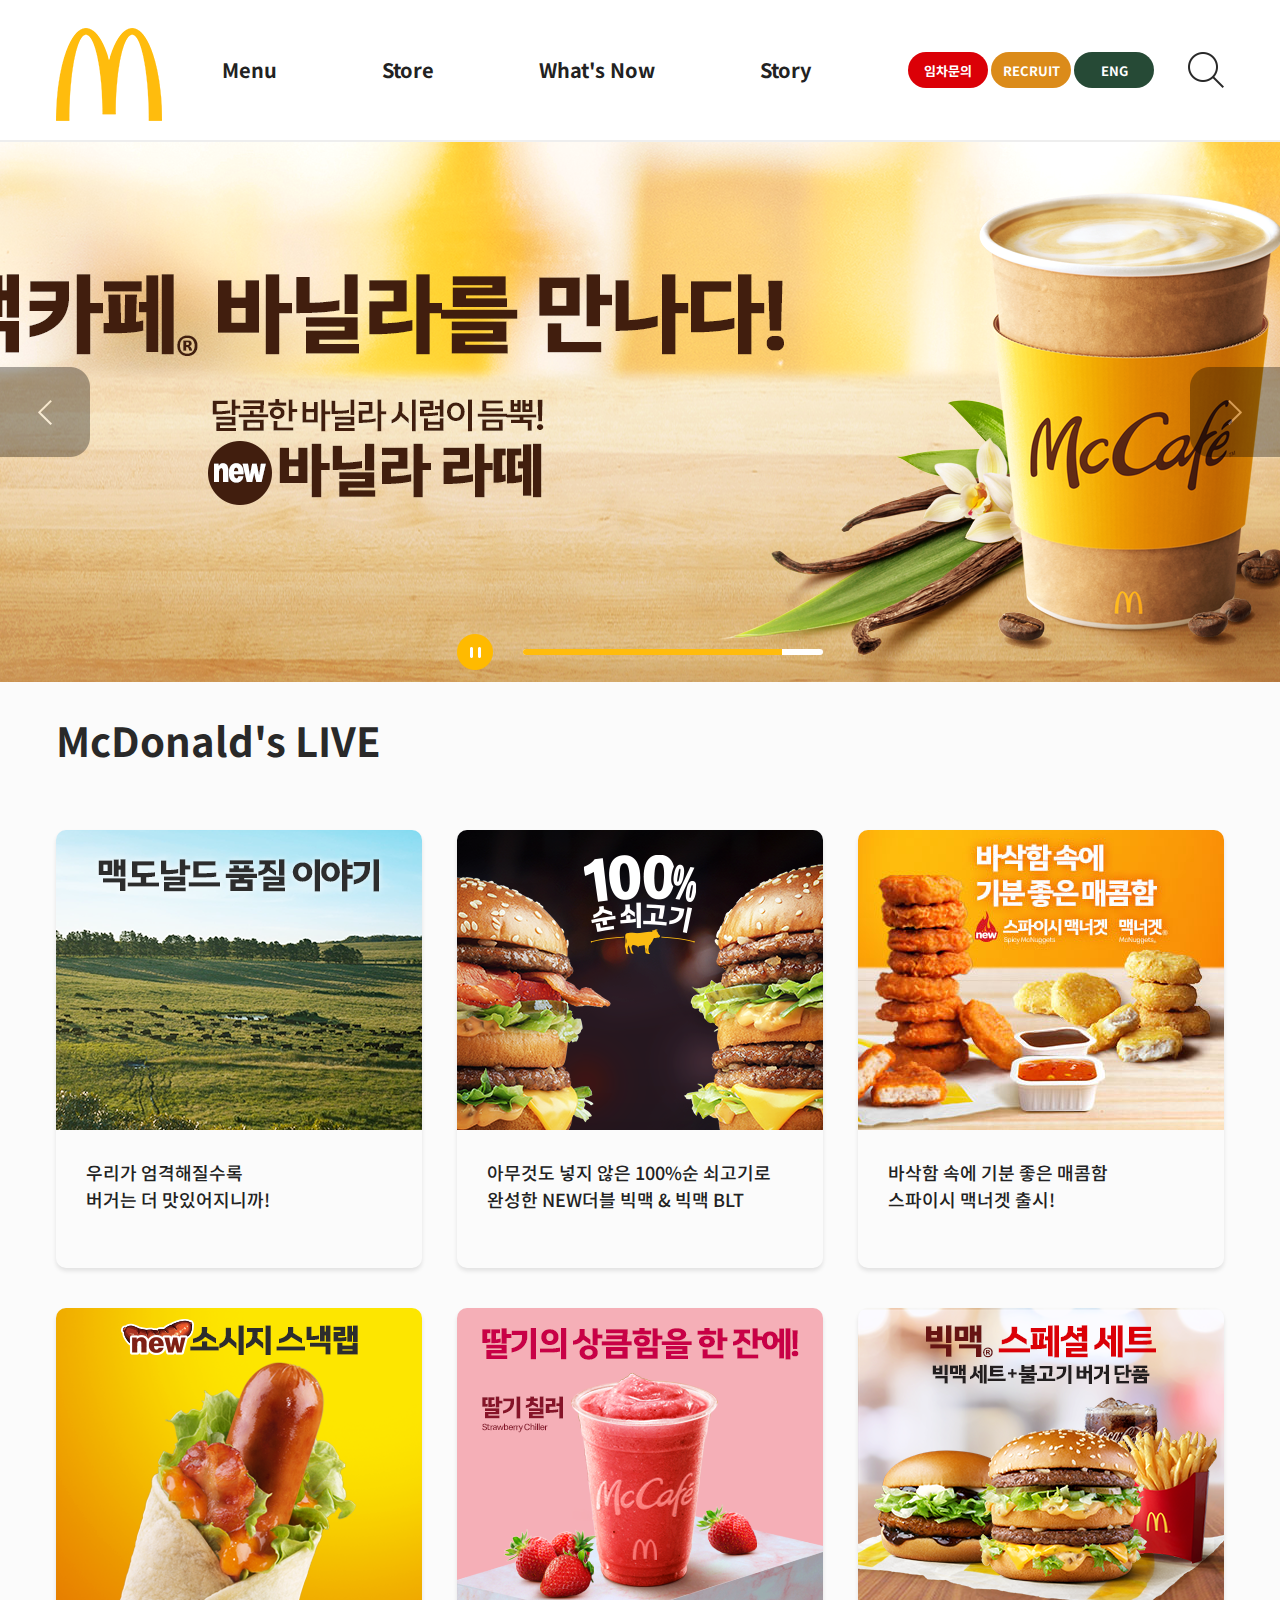
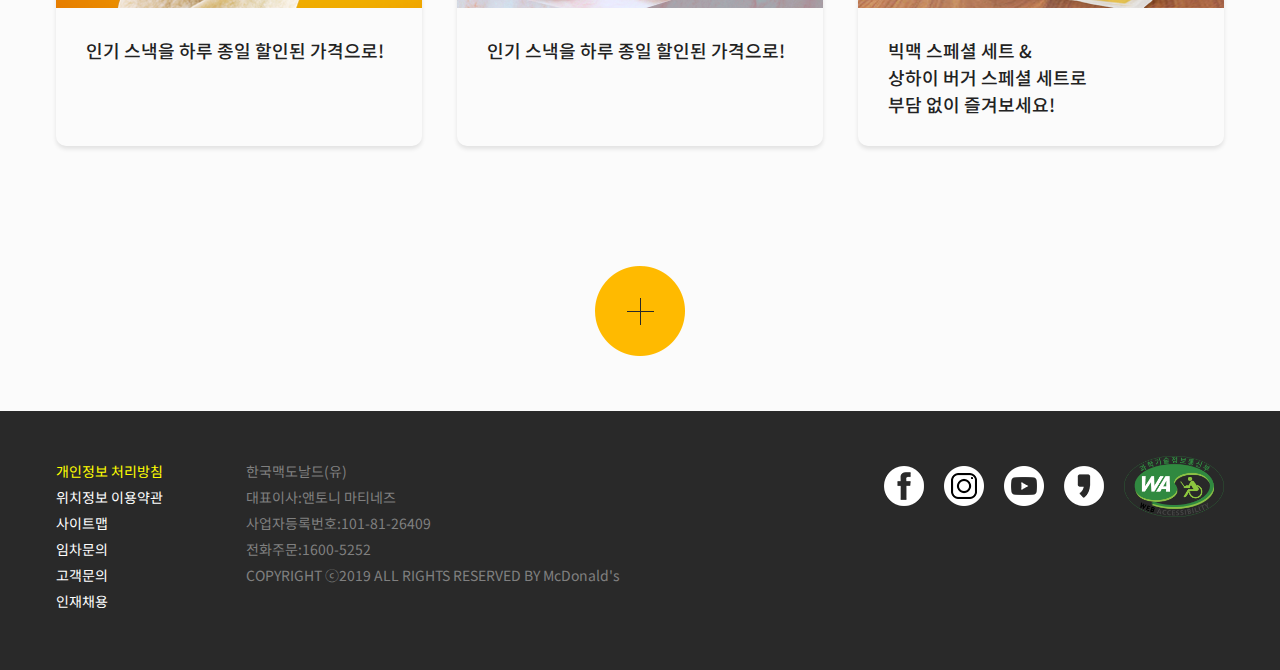
==== mc/index.html @ 0f88bee0 "포트폴리오 수정" ====
<!DOCTYPE html>
<html lang="en">
<head>
    <meta charset="UTF-8">
    <meta http-equiv="X-UA-Compatible" content="IE=edge">
    <meta name="viewport" content="width=device-width, initial-scale=1.0">
    <title>Document</title>
    <link rel="stylesheet" href="css/reset.css">
    <link rel="stylesheet" href="css/swiper.css">
    <link rel="stylesheet" href="css/style.css">
    <link rel="stylesheet" href="css/style1.css">

    <script src="https://code.jquery.com/jquery-2.2.4.min.js"></script>
    <script src="js/javascript.js" defer></script>
    <script src="https://unpkg.com/swiper/swiper-bundle.min.js"></script>
</head>
<body>
    <div id="wrap">
        <div class="response">
            <div class="response-menuBar">
                <a href="#" class="logoBt" title="logoBt"><img src="./img/logo.png" alt="m-logo"></a>
                <a href="javascript:" class="barCloseBt">
                    <i class="bar bar1"></i>
                    <i class="bar bar2"></i>
                </a>
            </div>
            <div class="response-menu">
                <ul>
                    <li><a href="#" class="mainBt" title="Menu">Menu</a>
                        <ul>
                            <li><a href="#">버거</a></li>
                            <li><a href="#">맥런치</a></li>
                            <li><a href="#">맥모닝</a></li>
                            <li><a href="#">해피 스낵</a></li>
                            <li><a href="#">사이드 & 디저트</a></li>
                            <li><a href="#">맥카페 & 음료</a></li>
                            <li><a href="#">해피밀</a></li>
                        </ul>
                    </li>
                    <li><a  href="#" class="mainBt" title="Store">Store</a>
                        <ul>
                            <li><a href="#">매장찾기</a></li>
                            <li><a href="#">맥딜리버리</a></li>
                            <li><a href="#">맥드라이브</a></li>
                            <li><a href="#">임차문의</a></li>
                        </ul>
                    </li>
                    <li><a href="#" class="mainBt" title="What's New">What's New</a>
                        <ul>
                            <li><a href="#">프로모션</a></li>
                            <li><a href="#">새로운 소식</a></li>
                            <li><a href="#">이달의 해피밀</a></li>
                        </ul>
                    </li>
                    <li><a  href="#" class="mainBt" title="Story">Story</a>
                        <ul>
                            <li><a href="#">브랜드 소개</a></li>
                            <li><a href="#">사회적 책임과 지원</a></li>
                            <li><a href="#">맥도날드 품질 이야기</a></li>
                            <li><a href="#">맥도날드 사람들</a></li>
                        </ul>
                    </li>
                </ul>
            </div>
        </div>
        <div id="header">
            <div class="header-inner cf">
                <div class="logo">
                    <a href="#"><img src="./img/logo.png" alt="로고"></a>
                </div>
                <div class="bar">
                    <span class="bar1"></span>
                    <span class="bar2"></span>
                    <span class="bar3"></span>
                </div>
                <div class="delivery">
                    <a href="#">딜리버리</a>
                </div>
                <div class="nav">
                    <div class="menu">
                        <div class="bg"></div>
                        <ul class="cf">
                            <li><a href="#">Menu</a>
                                <ul class="cf2">
                                    <li><a href="#">버거</a></li>
                                    <li><a href="#">맥런치</a></li>
                                    <li><a href="#">맥모닝</a></li>
                                    <li><a href="#">해피 스낵</a></li>
                                    <li><a href="#">사이드 & 디저트</a></li>
                                    <li><a href="#">맥카페 & 음료</a></li>
                                    <li><a href="#">해피밀</a></li>
                                </ul>
                            </li>
                            <li><a href="#">Store</a>
                                <ul class="cf2">
                                    <li><a href="#">매장찾기</a></li>
                                    <li><a href="#">맥딜리버리</a></li>
                                    <li><a href="#">맥드라이브</a></li>
                                    <li><a href="#">임차문의</a></li>
                                </ul>
                            </li>
                            <li><a href="#">What's Now</a>
                                <ul class="cf2">
                                    <li><a href="#">프로모션</a></li>
                                    <li><a href="#">새로운 소식</a></li>
                                    <li><a href="#">이달의 해피밀</a></li>
                                </ul>
                            </li>
                            <li><a href="#">Story</a>
                                <ul class="cf2">
                                    <li><a href="#">브랜드 소개</a></li>
                                    <li><a href="#">사회적 책임과 지원</a></li>
                                    <li><a href="#">맥도날드 품질 이야기</a></li>
                                    <li><a href="#">맥도날드 사람들</a></li>
                                </ul>
                            </li>
                        </ul>
                    </div>
                </div><!-- nav -->
                <div class="util">
                    <a href="#" class="renter">임차문의</a>
                    <a href="#" class="recruit">RECRUIT</a>
                    <a href="#" class="lang">ENG</a>
                </div>
                <div class="search">
                    <div class="search-img"><a href="#"></a></div>
                </div>
            </div>
        </div><!-- header -->
        <div id="banner">
            <!-- Swiper -->
            <div class="swiper mySwiper">
                <div class="swiper-wrapper">
                <div class="swiper-slide"><img src="./img/큰사진1.png" alt="큰사진1"></div>
                    <div class="swiper-slide"><img src="./img/큰사진2.png" alt="큰사진2"></div>
                    <div class="swiper-slide"><img src="./img/큰사진3.png" alt="큰사진3"></div>
                    <div class="swiper-slide"><img src="./img/큰사진4.jpg" alt="큰사진4"></div>
                </div>
                <div class="swiper-button-next"></div>
                <div class="swiper-button-prev"></div>
            </div>
            <div class="indicator">
                <div role="text" class="timer"><div class="gage"></div></div>
                <button type="button" class="pause"></button>
        </div>
        </div><!-- banner -->
        <div id="content">
            <div class="content-Area">
                <h2>McDonald's LIVE</h2>
                <ul class="List">
                    <li>
                        <a href="#" class="one">
                            <div class="picture">
                                <img src="./img/사진1.png" alt="사진1">
                            </div>
                            <div class="text">
                                <strong>우리가 엄격해질수록 <br>버거는 더 맛있어지니까!</strong>
                            </div>
                        </a>
                    </li>
                    <li>
                        <a href="#" class="two">
                            <div class="picture">
                                <img src="./img/사진2.png" alt="사진2">
                            </div>
                            <div class="text">
                                <strong>아무것도 넣지 않은 100%순 쇠고기로 <br>완성한 NEW더블 빅맥 & 빅맥 BLT</strong>
                            </div>
                        </a>
                    </li>
                    <li>
                        <a href="#" class="three">
                            <div class="picture">
                                <img src="./img/사진3.jpg" alt="사진3">
                            </div>
                            <div class="text">
                                <strong>바삭함 속에 기분 좋은 매콤함 <br>스파이시 맥너겟 출시!</strong>
                            </div>
                        </a>
                    </li>
                    <li>
                        <a href="#" class="four">
                            <div class="picture">
                                <img src="./img/사진4.png" alt="사진4">
                            </div>
                            <div class="text">
                                <strong>인기 스낵을 하루 종일 할인된 가격으로!</strong>
                            </div>
                        </a>
                    </li>
                    <li>
                        <a href="#" class="five">
                            <div class="picture">
                                <img src="./img/사진5.png" alt="사진5">
                            </div>
                            <div class="text">
                                <strong>인기 스낵을 하루 종일 할인된 가격으로!</strong>
                            </div>
                        </a>
                    </li>
                    <li>
                        <a href="#" class="six">
                            <div class="picture">
                                <img src="./img/사진6.png" alt="사진6">
                            </div>
                            <div class="text">
                                <strong>빅맥 스페셜 세트 & <br>상하이 버거 스페셜 세트로 <br>부담 없이 즐겨보세요!</strong>
                            </div>
                        </a>
                    </li>
                    <li>
                        <a href="#" class="seven" >
                            <div class="picture">
                                <img src="./img/사진7.jpg" alt="사진7">
                            </div>
                            <div class="text">
                                <strong>케이준 치즈 맥치킨 출시!<br>점심을 제대로,굿런치 맥런치!</strong>
                            </div>
                        </a>
                    </li>
                    <li>
                        <a href="#" class="eight" >
                            <div class="picture">
                                <img src="./img/사진8.png" alt="사진8">
                            </div>
                            <div class="text">
                                <strong>갓 구워내 따뜻하고 신선한<br>점심을 제대로,굿런치 맥런치!</strong>
                            </div>
                        </a>
                    </li>
                    <li>
                        <a href="#" class="nine" >
                            <div class="picture">
                                <img src="./img/사진9.png" alt="사진9">
                            </div>
                            <div class="text">
                                <strong>디테일의 차이가 버거의 차이!</strong>
                            </div>
                        </a>
                    </li>
                    <li>
                        <a href="#" class="ten">
                            <div class="picture">
                                <img src="./img/사진10.png" alt="사진10">
                            </div>
                            <div class="text">
                                <strong>더 편리해진 맥도날드 앱 사용법</strong>
                            </div>
                        </a>
                    </li>
                    <li>
                        <a href="#" class="eleven" >
                            <div class="picture">
                                <img src="./img/사진11.png" alt="사진11">
                            </div>
                            <div class="text">
                                <strong>3100원부터 즐기는<br>맥모닝 콤보를 만나보세요</strong>
                            </div>
                        </a>
                    </li>
                    <li>
                        <a href="#" class="twelve" >
                            <div class="picture">
                                <img src="./img/사진12.png" alt="사진12">
                            </div>
                            <div class="text">
                                <strong>취향저격 쿠폰부터 쏠쏠한 정보까지! 지금<br>맥도날드 앱 가입하고 쿠폰받자</strong>
                            </div>
                        </a>
                    </li>
                    <li>
                        <a href="#" class="thirteen">
                            <div class="picture">
                                <img src="./img/사진13.jpg" alt="사진13">
                            </div>
                            <div class="text">
                                <strong>맥도날드 버거는 어떻게 만들어질까?<br>주방은 어떻게 관리되고 있을까?<br>전국 매장에서 직접 확인해보세요!</strong>
                            </div>
                        </a>
                    </li>
                    <li>
                        <a href="#" class="fourteen">
                            <div class="picture">
                                <img src="./img/사진14.jpg" alt="사진14">
                            </div>
                            <div class="text">
                                <strong>전문 코치들의 체계적이고 전문적인<br>교육을 통해 지역사회 행복에 기여합니다</strong>
                            </div>
                        </a>
                    </li>
                    <li>
                        <a href="#" class="fifteen" >
                            <div class="picture">
                                <img src="./img/사진15.png" alt="사진15">
                            </div>
                            <div class="text">
                                <strong>귀하의 토지,건물에 맥도날드를 유치<br>하세요!</strong>
                            </div>
                        </a>
                    </li>
                </ul>
                <div class="btnMore">
                    <button class="More"></button>
                </div>
            </div>
            <div class="aside">
                <a href="#" class="go_story" title="품질 이야기로 이동"></a>
                <a href="#" class="goDelivery" title="새창 열림"></a>
            </div>
            <button type="button" class="btnTop"></button>
        </div><!-- content -->
        
        <div id="footer">
            <div class="footer-Area">
                <ul class="left">
                    <li><a href="#">개인정보 처리방침</a></li>
                    <li><a href="#">위치정보 이용약관</a></li>
                    <li><a href="#">사이트맵</a></li>
                    <li><a href="#">임차문의</a></li>
                    <li><a href="#">고객문의</a></li>
                    <li><a href="#">인재채용</a></li>
                </ul>
                <ul class="center">
                    <li>한국맥도날드(유)</li>
                    <li>대표이사:앤토니 마티네즈</li>
                    <li>사업자등록번호:101-81-26409</li>
                    <li>전화주문:1600-5252</li>
                    <li>COPYRIGHT ⓒ2019 ALL RIGHTS RESERVED BY McDonald's</li>
                </ul>
                <ul class="right">
                    <div class="sns">
                        <ul>
                            <li><a href="https://www.facebook.com/McDonaldsKorea" class="fb"></a></li>
                            <li><a href="https://www.instagram.com/accounts/login/?next=/mcdonalds_kr/" class="ig"></a></li>
                            <li><a href="https://www.youtube.com/user/McDonaldsKor" class="yt"></a></li>
                            <li><a href="https://story.kakao.com/ch/mcdonalds/feed" class="ks"></a></li>
                        </ul>
                    </div>
                    <div class="sns2">
                        <a href="http://www.webwatch.or.kr/Situation/WA_Situation.html?MenuCD=110"><img src="./img/web_accessibility.png" alt="sns2"></a>
                    </div>
                </ul>
            </div>
        </div>
    </div>
</body>
</html>
---- mc/css/style.css ----
@charset "utf-8";
@import url('https://fonts.googleapis.com/css2?family=Noto+Sans+KR:wght@300;400;500;700&display=swap');
*{margin: 0; padding: 0; font-family: 'Noto Sans KR', sans-serif;}


#header{width: 100%; height: 140px;position: relative; position: fixed; z-index: 2; top: 0; left: 0; background: #fff;}
#header .header-inner{width: 1168px; height: 140px; margin: 0 auto; box-sizing: border-box;}
#header .header-inner .logo{float: left; position: relative; top: 28px;}
#header .header-inner .logo a img{display: block; width: 106px; height: 93px;}
#header .header-inner .nav{float: left;}
#header .header-inner .nav .menu{width: 696px; height: 140px;  padding-left: 50px;}
#header .header-inner .nav .menu .bg{width: 100%; height: 400px; background: #fff; border-top: 1px solid #ddd;  position: absolute; top: 140px; left: 0; display: none; }
#header .header-inner .nav .menu:hover .bg{display: block; z-index:3;}
#header .header-inner .nav .menu ul li{float: left; position: relative;}
#header .header-inner .nav .menu>ul>li>a{font-size: 20px; font-weight: 700; display: block; padding: 0 10px;  margin-right: 85px; line-height: 140px; }
#header .header-inner .nav .menu>ul>li:hover>a{display: block; border-bottom: 2px solid #ffbc0d; }
#header .header-inner .nav .menu ul li>ul{ position: absolute; top: 140px; left:0; z-index:4;  padding-top: 30px; display: none;}
#header .header-inner .nav .menu ul li>ul>li{width: 150px; height: 50px;}
#header .header-inner .nav .menu:hover ul li>ul{display: block; }
#header .header-inner .nav .menu ul li>ul>li>a:hover{color: #000; border-bottom: 1px solid #000; display: inline-block; }
#header .header-inner .nav .menu ul li>ul>li>a{display: inline-block; font-size: 16px; color: #777; }
#header .header-inner .util{display: inline-block; margin-top: 52px;}
#header .header-inner .util .renter{display: inline-block; width: 80px; padding-top: 2px; color: #fff; font-size: 13px; font-weight: 700; line-height: 34px; text-align: center; border-radius: 48px; background: #db0007;}
#header .header-inner .util .recruit{display: inline-block; width: 80px; padding-top: 2px; color: #fff; font-size: 13px; font-weight: 700; line-height: 34px; text-align: center; border-radius: 48px; background: #db8b1a;}
#header .header-inner .util .lang{display: inline-block; width: 80px; padding-top: 2px; color: #fff; font-size: 13px; font-weight: 700; line-height: 34px; text-align: center; border-radius: 48px; background: #264a36;}
#header .header-inner .search{float: right; margin-top: 52px;}
#header .header-inner .search .search-img a{display: block; width: 36px; height: 36px; background: url(../img/ico_search.png) no-repeat center;}



#banner{width: 100%; height: 540px; position: relative; margin: 140px auto; cursor: pointer; top: 2px; margin-bottom: 0; overflow: hidden; }
#banner .swiper-button-prev{position: absolute; top: 50%; left:0; width: 90px; height: 90px;  background: url(../img/bg_swiper_new.png) 0 0 no-repeat; margin-top: -45px; cursor: pointer; z-index: 9999;}
#banner .swiper-button-next{position: absolute; top: 50%; right: 0; width: 90px; height: 90px;  background: url(../img/bg_swiper_new.png) 0 0 no-repeat; margin-top: -45px; cursor: pointer; background-position: 0 -90px; z-index: 9999;}
.swiper-wrapper{width: 100%;}
.swiper-slide>img{width: 100%;}
#banner .indicator{position: absolute; left: 50%; bottom: 27px; width: 366px; margin-left: -183px; padding-left:66px; z-index: 1;}
#banner .indicator .timer{display: block; position: relative; overflow: hidden; width: 300px; height: 6px; border-radius: 6px; background: #fff; vertical-align: top;}
#banner .indicator .timer .gage{width: 0; background: #ffbc0d; height: 100%; position: absolute; left: 0;}
#banner .indicator .pause{position: absolute; top: 50%; left: 0; width: 36px; height: 36px; margin-top: -18px; background: url(../img/bg_swiper_new.png) -92px 0 no-repeat; cursor: pointer; background-position: -92px -36px;}
#banner .indicator .pause.on{position: absolute; top: 50%; left: 0; width: 36px; height: 36px; margin-top: -18px; background: url(../img/bg_swiper_new.png) -92px 0 no-repeat; cursor: pointer; }

#content{width: 100%;  background: #fbfbfb; height: 1241px; padding: 30px 0 60px 0; position: relative;}
.content-Area{width: 1168px; margin: 0 auto;  height: 1100px;}
.content-Area>h2{font-size: 40px; color: #292929; font-weight: 700; padding-bottom: 60px;}
.content-Area .List{width: 1203px; height: 946px;}
.content-Area .List>li{float: left;}
.content-Area .List>li>.one{display: inline-block; width: 366px; height: 438px; border-radius: 10px; box-shadow: 0 3px 4px rgb(0 0 0 / 10%); overflow: hidden; margin-bottom: 35px;}
.content-Area .List>li>.one>.picture>img{width: 366px; height: 300px;}
.content-Area .List>li>.one>.text>strong{display: block; font-size: 18px; margin: 24px 30px;font-weight: 500; }


.content-Area .List>li{float: left;}
.content-Area .List>li>.two{display: inline-block; width: 366px; height: 438px; border-radius: 10px; box-shadow: 0 3px 4px rgb(0 0 0 / 10%); overflow: hidden; margin: 0 0 35px 35px;}
.content-Area .List>li>.two>.picture>img{width: 366px; height: 300px;}
.content-Area .List>li>.two>.text>strong{display: block; font-size: 18px; margin: 24px 30px; font-weight: 500;}

.content-Area .List>li{float: left;}
.content-Area .List>li>.three{display: inline-block; width: 366px; height: 438px; border-radius: 10px; box-shadow: 0 3px 4px rgb(0 0 0 / 10%); overflow: hidden; margin: 0 0 35px 35px;}
.content-Area .List>li>.three>.picture>img{width: 366px; height: 300px;}
.content-Area .List>li>.three>.text>strong{display: block; font-size: 18px; margin: 24px 30px;font-weight: 500; }

.content-Area .List>li{float: left;}
.content-Area .List>li>.four{display: inline-block; width: 366px; height: 438px; border-radius: 10px; box-shadow: 0 3px 4px rgb(0 0 0 / 10%); overflow: hidden; margin: 0 0 35px 0;}
.content-Area .List>li>.four>.picture>img{width: 366px; height: 300px;}
.content-Area .List>li>.four>.text>strong{display: block; font-size: 18px; margin: 24px 30px;font-weight: 500; }

.content-Area .List>li{float: left;}
.content-Area .List>li>.five{display: inline-block; width: 366px; height: 438px; border-radius: 10px; box-shadow: 0 3px 4px rgb(0 0 0 / 10%); overflow: hidden; margin: 0 0 35px 35px;}
.content-Area .List>li>.five>.picture>img{width: 366px; height: 300px;}
.content-Area .List>li>.five>.text>strong{display: block; font-size: 18px; margin: 24px 30px;font-weight: 500; }

.content-Area .List>li{float: left;}
.content-Area .List>li>.six{display: inline-block; width: 366px; height: 438px; border-radius: 10px; box-shadow: 0 3px 4px rgb(0 0 0 / 10%); overflow: hidden; margin: 0 0 35px 35px;}
.content-Area .List>li>.six>.picture>img{width: 366px; height: 300px;}
.content-Area .List>li>.six>.text>strong{display: block; font-size: 18px; margin: 24px 30px;font-weight: 500; }

.content-Area .List>li>.seven{display: none; width: 366px; height: 438px; border-radius: 10px; box-shadow: 0 3px 4px rgb(0 0 0 / 10%); overflow: hidden; margin:  0 0 35px 0;}
.content-Area .List>li>.seven>.picture>img{width: 366px; height: 300px;}
.content-Area .List>li>.seven>.text>strong{display: block; font-size: 18px; margin: 24px 30px;font-weight: 500; }

.content-Area .List>li>.eight{display: none; width: 366px; height: 438px; border-radius: 10px; box-shadow: 0 3px 4px rgb(0 0 0 / 10%); overflow: hidden; margin: 0 0 35px 35px;}
.content-Area .List>li>.eight>.picture>img{width: 366px; height: 300px;}
.content-Area .List>li>.eight>.text>strong{display: block; font-size: 18px; margin: 24px 30px;font-weight: 500; }

.content-Area .List>li>.nine{display: none; width: 366px; height: 438px; border-radius: 10px; box-shadow: 0 3px 4px rgb(0 0 0 / 10%); overflow: hidden; margin: 0 0 35px 35px;}
.content-Area .List>li>.nine>.picture>img{width: 366px; height: 300px;}
.content-Area .List>li>.nine>.text>strong{display: block; font-size: 18px; margin: 24px 30px;font-weight: 500; }

.content-Area .List>li>.ten{display: none; width: 366px; height: 438px; border-radius: 10px; box-shadow: 0 3px 4px rgb(0 0 0 / 10%); overflow: hidden; margin:  0 0 35px 0;}
.content-Area .List>li>.ten>.picture>img{width: 366px; height: 300px;}
.content-Area .List>li>.ten>.text>strong{display: block; font-size: 18px; margin: 24px 30px;font-weight: 500; }

.content-Area .List>li>.eleven{display: none; width: 366px; height: 438px; border-radius: 10px; box-shadow: 0 3px 4px rgb(0 0 0 / 10%); overflow: hidden; margin: 0 0 35px 35px;}
.content-Area .List>li>.eleven>.picture>img{width: 366px; height: 300px;}
.content-Area .List>li>.eleven>.text>strong{display: block; font-size: 18px; margin: 24px 30px;font-weight: 500; }

.content-Area .List>li>.twelve{display: none; width: 366px; height: 438px; border-radius: 10px; box-shadow: 0 3px 4px rgb(0 0 0 / 10%); overflow: hidden; margin: 0 0 35px 35px;}
.content-Area .List>li>.twelve>.picture>img{width: 366px; height: 300px;}
.content-Area .List>li>.twelve>.text>strong{display: block; font-size: 18px; margin: 24px 30px;font-weight: 500; }

.content-Area .List>li>.thirteen{display: none; width: 366px; height: 438px; border-radius: 10px; box-shadow: 0 3px 4px rgb(0 0 0 / 10%); overflow: hidden; margin: 0 0 35px 0;}
.content-Area .List>li>.thirteen>.picture>img{width: 366px; height: 300px;}
.content-Area .List>li>.thirteen>.text>strong{display: block; font-size: 18px; margin: 24px 30px;font-weight: 500; }

.content-Area .List>li>.fourteen{display: none; width: 366px; height: 438px; border-radius: 10px; box-shadow: 0 3px 4px rgb(0 0 0 / 10%); overflow: hidden; margin: 0 0 35px 35px;}
.content-Area .List>li>.fourteen>.picture>img{width: 366px; height: 300px;}
.content-Area .List>li>.fourteen>.text>strong{display: block; font-size: 18px; margin: 24px 30px;font-weight: 500; }

.content-Area .List>li>.fifteen{display: none; width: 366px; height: 438px; border-radius: 10px; box-shadow: 0 3px 4px rgb(0 0 0 / 10%); overflow: hidden; margin: 0 0 35px 35px;}
.content-Area .List>li>.fifteen>.picture>img{width: 366px; height: 300px;}
.content-Area .List>li>.fifteen>.text>strong{display: block; font-size: 18px; margin: 24px 30px;font-weight: 500; }






.content-Area .btnMore{position: absolute; bottom: 50px; left: 50%; transform: translateX(-50%);}
.content-Area .btnMore>button{display: inline-block; width: 90px; height: 90px; background: url(../img/btn_more.png) 0 0 no-repeat; cursor: pointer;}

.aside{position: fixed; bottom: 110px; left: 49%; margin: 0 0 0 635px; z-index: 10;}
.aside .go_story{display: block; width: 121px; height: 121px; overflow: hidden; background: url(../img/사이드1.png) no-repeat center 0; margin-bottom: 20px;}
.aside .goDelivery{display: block; width: 121px; height: 121px; overflow: hidden; background: url(../img/사이드2.png) 0 0 no-repeat; background-size: cover;}
.btnTop{position: fixed; bottom: 45px; left: 50%; width: 51px; height: 48px; margin: 0 0 0 650px; background: url(../img/사이드3.png)0 14px no-repeat; z-index: 10; cursor: pointer;}

#footer{width: 100%; height: 259.34px; font-size: 14px; text-align: center;background: #292929; color: #fff;}
.footer-Area{padding: 45px 0 55px; width: 1168px; margin: 0 auto; text-align: left; display: flex; position: relative;}
.footer-Area>.left{width: 190px;}
.footer-Area>.left>li{margin-top: 5px;}
.footer-Area>.left>li>a{color: #fff;}
.footer-Area>.left>li:nth-child(1)>a{color: #ffff00;}
.footer-Area>.center>li{margin-top: 5px; color: #808080;}
.footer-Area>.right{display: flex;}
.footer-Area>.right>.sns{position: absolute; top: 55px; right: 120px;}
.footer-Area>.right>.sns>ul>li{float: left; margin-left: 20px;}
.footer-Area>.right>.sns>ul>li>.fb{display: block; width: 40px; height: 40px; overflow: hidden; background: url(../img/ico_sns.png);}
.footer-Area>.right>.sns>ul>li>.ig{ display: block; width: 40px; height: 40px; overflow: hidden; background: url(../img/ico_sns.png)0 -40px;}
.footer-Area>.right>.sns>ul>li>.yt{ display: block; width: 40px; height: 40px; overflow: hidden; background: url(../img/ico_sns.png)0 -80px;}
.footer-Area>.right>.sns>ul>li>.ks{ display: block; width: 40px; height: 40px; overflow: hidden; background: url(../img/ico_sns.png)0 -120px;}
.footer-Area>.right>.sns2{position: absolute; top: 45px; right: 0;}
.footer-Area>.right>.sns2>a{display: block; width: 100px; height: 66px; background: none;}
.footer-Area>.right>.sns2>a>img{width: 100%;}

/* response */
.response{position: fixed; width: 100%; height: 100%; background: #fff; top: 0; left: -100%; z-index: 999; overflow: hidden; transition: .3s;}
.response .response-menuBar{display: flex; justify-content: space-between; border-bottom: 1px solid rgba(255, 255, 255, .15); padding-bottom: 5px;}
.response .response-menuBar .logoBt{width: 24px; height: 24px; display: block; margin-left: 10px; padding-top: 10px;}
.response .response-menuBar .logoBt img{width: 100%;}
.response .response-menuBar .barCloseBt{display: block; width: 22px; height: 22px; position: relative; margin-right: 10px; padding-top: 10px;}
.response .response-menuBar .barCloseBt .bar{display: block; position: absolute; top:50%; margin-top: -1px; left: 0; width: 100%; height: 2px; background: #000;}
.response .response-menuBar .barCloseBt .bar1{transform: rotate(-45deg);}
.response .response-menuBar .barCloseBt .bar2{transform: rotate(45deg);}
.response .response-menu>ul>li:first-child{border-top: 1px solid rgb(204, 203, 203);}
.response .response-menu>ul>li{padding: 10px 0; border-bottom: 1px solid rgb(204, 203, 203); position: relative;}
.response .response-menu>ul>li::after{width: 12px; height: 12px; position: absolute; top: 17px; right: 22px;  content: ""; background: url(../img/icon-location-menu-off.png) no-repeat 50%; margin-right: 15px;}
.response .response-menu>ul>li>a{font-size: 18px; color:#000; font-weight: bold; margin-left: 10px;}
.response .response-menu>ul>li>ul{display: none;}
.response .response-menu>ul>li.on>ul{display: block;}
.response .response-menu>ul>li>ul>li{border-bottom: none; padding: 3px 0;}
.response .response-menu>ul>li>ul>li>a{font-size: 16px; color: #000; font-weight: 400; margin-left: 20px;}

/* 반응형html */
.delivery>a{display: none;}

/* 반응형 */
@media screen and (max-width:1940px) {
    .response{display: none;}
}

@media screen and (max-width:1500px) {
    .aside{display: none;}
    .btnTop{display: none;}
}

@media screen and (max-width:1260px){
    .content-Area .List{width: 100%; height: 946px;}
}

@media screen and (max-width:1185px) {
    #header{width: 100%; height: 140px; background: #fff;}
    #header .header-inner{width: 100%; text-align: center; position: relative; box-sizing: border-box;}
    #header .header-inner .logo{float:none; text-align: center;}
    #header .header-inner .logo a img{display: inline;}
    #header .header-inner .bar{width: 40px; height: 30px; position: absolute; top: 55px; left: 20px; cursor: pointer;}
    #header .header-inner .bar>.bar1{display: block; width: 40px; height: 4px; background: #000; margin-bottom: 10px; border-radius: 5px;}
    #header .header-inner .bar .bar2{display: block; width: 40px; height: 4px; background: #000; margin-bottom: 10px;  border-radius: 5px;}
    #header .header-inner .bar .bar3{display: block; width: 40px; height: 4px; background: #000; border-radius: 5px;}
    #header .header-inner .nav{display: none;}
    #header .header-inner .util{display: none;}
    #header .header-inner .search{display: none;}
    #header .header-inner .delivery>a{display: inline-block; background: #db0007; border-radius: 15px; width: 70px; height: 30px; line-height: 30px; color: #fff; position: absolute; top: 55px; right: 20px;}
    .response{display: block;}
    #content{width: 100%; height: 1650px; margin: 0 auto; position: relative;}
    .content-Area{width: 100%; margin: 0 auto;  height: auto; text-align: center;}
    .content-Area .List{width: 767px; height: auto; margin: 0 auto;}
    .content-Area .List>li>.three{margin-left: 0;}
    .content-Area .List>li>.four{margin-left: 35px;}
    .content-Area .List>li>.five{margin-left: 0;}
    .content-Area .btnMore{position: absolute; bottom: 20px; left: 50%; transform: translate(-50%); }
    .content-Area .btnMore>a{display: block; width: 90px; height: 90px; background: url(../img/btn_more.png) 0 0 no-repeat;}
    .footer-Area{width: 100%;}
    .btnMore{display: none;}
}

@media screen and (max-width:790px) {
    /* 콘텐츠사진배열 */
    #content{width: 100%; height: 1200px; margin: 0 auto; position: relative;}
    .content-Area{width: 100%; margin: 0 auto;  height: auto}
    .content-Area .List{width: 600px; height: auto; margin: 0 auto;}
    .content-Area .List>li>.two{margin-left: 0;}
    .content-Area .List>li>.four{display:none;}
    .content-Area .List>li>.five{display:none;}
    .content-Area .List>li>.six{display:none;}
    .content-Area .List>li>.one{display:inline-block; width: 600px; height: 300px; border-radius: 10px; box-shadow: 0 3px 4px rgb(0 0 0 / 10%); overflow: hidden; margin-bottom: 35px; display: flex; }
    .content-Area .List>li>.one>.picture>img{width:366px; height: 300px;}
    .content-Area .List>li>.one>.text{float: left;}
    .content-Area .List>li>.one>.text>strong{float: left; display:inline-block; font-size: 18px; margin:100px 30px 24px 30px;font-weight: 500;}

    .content-Area .List>li>.two{display: inline-block; width: 600px; height: 300px; border-radius: 10px; box-shadow: 0 3px 4px rgb(0 0 0 / 10%); overflow: hidden; margin-bottom: 35px; display: flex; }
    .content-Area .List>li>.two>.picture>img{width: 366px; height: 300px;}
    .content-Area .List>li>.two>.text{float: left;}
    .content-Area .List>li>.two>.text>strong{float: left; display:inline-block; font-size: 18px; margin:100px 30px 24px 30px;font-weight: 500;}

    .content-Area .List>li>.three{display: inline-block; width: 600px; height: 300px; border-radius: 10px; box-shadow: 0 3px 4px rgb(0 0 0 / 10%); overflow: hidden; margin-bottom: 35px; display: flex; }
    .content-Area .List>li>.three>.picture>img{width: 366px; height: 300px;}
    .content-Area .List>li>.three>.text{float: left;}
    .content-Area .List>li>.three>.text>strong{float: left; display:inline-block; font-size: 18px; margin:100px 30px 24px 30px;font-weight: 500;}
    #footer{height: 350px;}
    .footer-Area>.left{width: 140px;}
    .footer-Area>.right>.sns{position: absolute; top: 233px; left: 0;}
    .footer-Area>.right>.sns2{position: absolute; top: 220px; left: 261px;}
    .btnMore{display: none;}
}

@media screen and (max-width:620px){
    .content-Area{width: 100%; margin: 0 auto;  height: auto}
    .content-Area .List{width: 100%;}
    .content-Area .List>li{width: 100%;}
    .content-Area .List>li>.one{width: 100%;}
    .content-Area .List>li>.one>.text>strong{display: block; font-size: 18px; margin: 70px 0 30px 24px;font-weight: 500; }
    .content-Area .List>li>.one>.picture>img{width: 300px;}
    .content-Area .List>li>.two{width: 100%;}
    .content-Area .List>li>.two>.picture>img{width: 300px;}
    .content-Area .List>li>.two>.text>strong{display: block; font-size: 18px; margin: 70px 0 30px 24px;font-weight: 500; }
    .content-Area .List>li>.three{width: 100%;}
    .content-Area .List>li>.three>.picture>img{width: 300px;}
    .content-Area .List>li>.three>.text>strong{display: block; font-size: 18px; margin: 70px 0 30px 24px;font-weight: 500; }
    .btnMore{display: none;}
}
---- mc/css/style1.css ----
html,
      body {
        position: relative;
        height: 100%;
      }

      body {
        background: #eee;
        font-family: Helvetica Neue, Helvetica, Arial, sans-serif;
        font-size: 14px;
        color: #000;
        margin: 0;
        padding: 0;
      }

      .swiper {
        width: 100%;
        height: 100%;
      }

      .swiper-slide {
        text-align: center;
        font-size: 18px;
        background: #fff;

        /* Center slide text vertically */
        display: -webkit-box;
        display: -ms-flexbox;
        display: -webkit-flex;
        display: flex;
        -webkit-box-pack: center;
        -ms-flex-pack: center;
        -webkit-justify-content: center;
        justify-content: center;
        -webkit-box-align: center;
        -ms-flex-align: center;
        -webkit-align-items: center;
        align-items: center;
      }

      .swiper-slide img {
        display: block;
        width: 100%;
        height: 100%;
        object-fit: cover;
      }

      .swiper {
        margin-left: auto;
        margin-right: auto;
      }
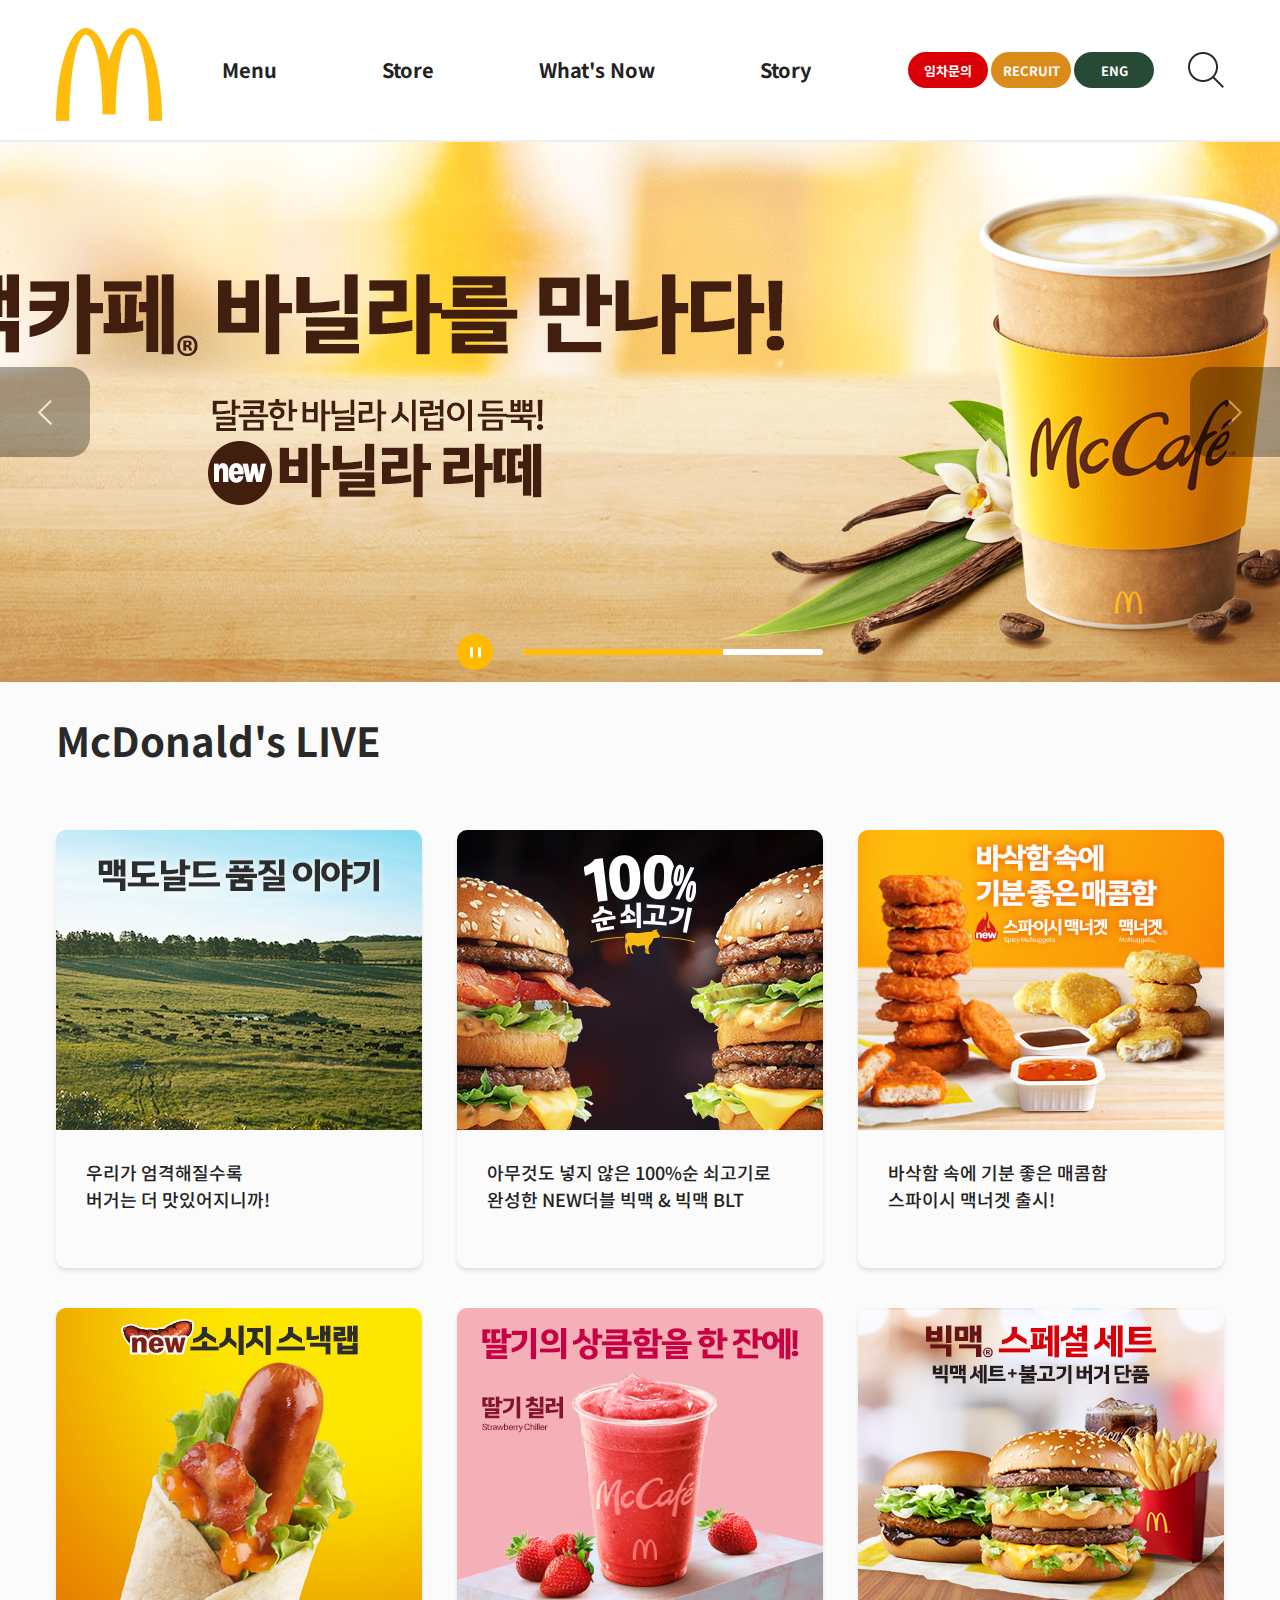
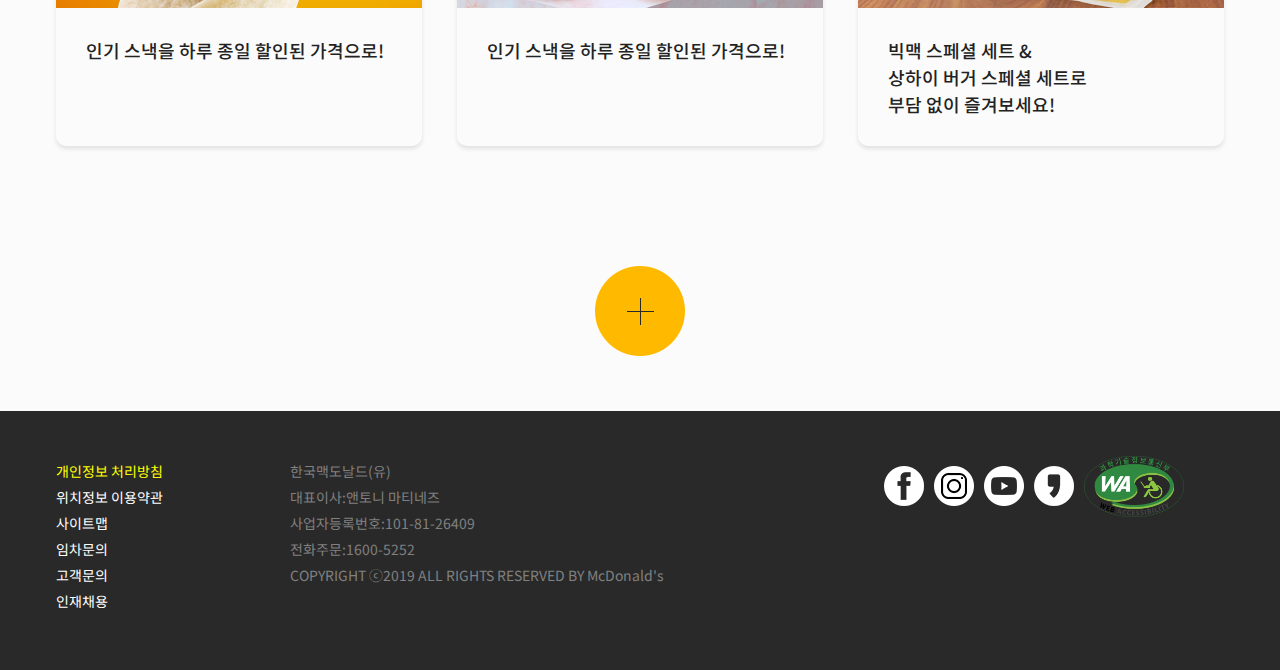
==== commit 3c0ca2eb: "포트폴리오수정본" ====
--- a/mc/index.html
+++ b/mc/index.html
@@ -334,10 +334,8 @@
                             <li><a href="https://www.instagram.com/accounts/login/?next=/mcdonalds_kr/" class="ig"></a></li>
                             <li><a href="https://www.youtube.com/user/McDonaldsKor" class="yt"></a></li>
                             <li><a href="https://story.kakao.com/ch/mcdonalds/feed" class="ks"></a></li>
-                        </ul>
-                    </div>
-                    <div class="sns2">
-                        <a href="http://www.webwatch.or.kr/Situation/WA_Situation.html?MenuCD=110"><img src="./img/web_accessibility.png" alt="sns2"></a>
+                            <li><a href="http://www.webwatch.or.kr/Situation/WA_Situation.html?MenuCD=110"><img src="./img/web_accessibility.png" alt="sns2"></a></li>
+                        </ul>
                     </div>
                 </ul>
             </div>
--- a/mc/css/style.css
+++ b/mc/css/style.css
@@ -125,21 +125,21 @@
 
 #footer{width: 100%; height: 259.34px; font-size: 14px; text-align: center;background: #292929; color: #fff;}
 .footer-Area{padding: 45px 0 55px; width: 1168px; margin: 0 auto; text-align: left; display: flex; position: relative;}
-.footer-Area>.left{width: 190px;}
+.footer-Area>.left{width: 20%;}
 .footer-Area>.left>li{margin-top: 5px;}
 .footer-Area>.left>li>a{color: #fff;}
 .footer-Area>.left>li:nth-child(1)>a{color: #ffff00;}
+.footer-Area>.center{width: 50%;}
 .footer-Area>.center>li{margin-top: 5px; color: #808080;}
-.footer-Area>.right{display: flex;}
-.footer-Area>.right>.sns{position: absolute; top: 55px; right: 120px;}
-.footer-Area>.right>.sns>ul>li{float: left; margin-left: 20px;}
-.footer-Area>.right>.sns>ul>li>.fb{display: block; width: 40px; height: 40px; overflow: hidden; background: url(../img/ico_sns.png);}
-.footer-Area>.right>.sns>ul>li>.ig{ display: block; width: 40px; height: 40px; overflow: hidden; background: url(../img/ico_sns.png)0 -40px;}
-.footer-Area>.right>.sns>ul>li>.yt{ display: block; width: 40px; height: 40px; overflow: hidden; background: url(../img/ico_sns.png)0 -80px;}
-.footer-Area>.right>.sns>ul>li>.ks{ display: block; width: 40px; height: 40px; overflow: hidden; background: url(../img/ico_sns.png)0 -120px;}
-.footer-Area>.right>.sns2{position: absolute; top: 45px; right: 0;}
-.footer-Area>.right>.sns2>a{display: block; width: 100px; height: 66px; background: none;}
-.footer-Area>.right>.sns2>a>img{width: 100%;}
+.footer-Area>.right{width: 30%;}
+.footer-Area>.right>.sns{width: 100%; height: 100%;}
+.footer-Area>.right>.sns>ul{width: 100%; height: 100%;}
+.footer-Area>.right>.sns>ul>li{float: left; margin-left: 10px;}
+.footer-Area>.right>.sns>ul>li>.fb{display: block; width: 40px; height: 40px; overflow: hidden; background: url(../img/ico_sns.png); margin-top: 10px;}
+.footer-Area>.right>.sns>ul>li>.ig{ display: block; width: 40px; height: 40px; overflow: hidden; background: url(../img/ico_sns.png)0 -40px; margin-top: 10px;}
+.footer-Area>.right>.sns>ul>li>.yt{ display: block; width: 40px; height: 40px; overflow: hidden; background: url(../img/ico_sns.png)0 -80px; margin-top: 10px;}
+.footer-Area>.right>.sns>ul>li>.ks{ display: block; width: 40px; height: 40px; overflow: hidden; background: url(../img/ico_sns.png)0 -120px; margin-top: 10px;}
+.footer-Area>.right>.sns>ul>li:last-child{width: 100px;}
 
 /* response */
 .response{position: fixed; width: 100%; height: 100%; background: #fff; top: 0; left: -100%; z-index: 999; overflow: hidden; transition: .3s;}
@@ -174,6 +174,8 @@
 
 @media screen and (max-width:1260px){
     .content-Area .List{width: 100%; height: 946px;}
+    .footer-Area{width: 90%;}
+    
 }
 
 @media screen and (max-width:1185px) {
@@ -198,8 +200,13 @@
     .content-Area .List>li>.five{margin-left: 0;}
     .content-Area .btnMore{position: absolute; bottom: 20px; left: 50%; transform: translate(-50%); }
     .content-Area .btnMore>a{display: block; width: 90px; height: 90px; background: url(../img/btn_more.png) 0 0 no-repeat;}
-    .footer-Area{width: 100%;}
+    
     .btnMore{display: none;}
+}
+
+@media screen and (max-width:1170px) {
+    .footer-Area>.right{display: none;}
+    .footer-Area{justify-content: space-evenly;}
 }
 
 @media screen and (max-width:790px) {
@@ -225,26 +232,66 @@
     .content-Area .List>li>.three>.picture>img{width: 366px; height: 300px;}
     .content-Area .List>li>.three>.text{float: left;}
     .content-Area .List>li>.three>.text>strong{float: left; display:inline-block; font-size: 18px; margin:100px 30px 24px 30px;font-weight: 500;}
-    #footer{height: 350px;}
     .footer-Area>.left{width: 140px;}
-    .footer-Area>.right>.sns{position: absolute; top: 233px; left: 0;}
-    .footer-Area>.right>.sns2{position: absolute; top: 220px; left: 261px;}
+    
     .btnMore{display: none;}
 }
 
-@media screen and (max-width:620px){
-    .content-Area{width: 100%; margin: 0 auto;  height: auto}
-    .content-Area .List{width: 100%;}
-    .content-Area .List>li{width: 100%;}
-    .content-Area .List>li>.one{width: 100%;}
-    .content-Area .List>li>.one>.text>strong{display: block; font-size: 18px; margin: 70px 0 30px 24px;font-weight: 500; }
-    .content-Area .List>li>.one>.picture>img{width: 300px;}
-    .content-Area .List>li>.two{width: 100%;}
-    .content-Area .List>li>.two>.picture>img{width: 300px;}
-    .content-Area .List>li>.two>.text>strong{display: block; font-size: 18px; margin: 70px 0 30px 24px;font-weight: 500; }
-    .content-Area .List>li>.three{width: 100%;}
-    .content-Area .List>li>.three>.picture>img{width: 300px;}
-    .content-Area .List>li>.three>.text>strong{display: block; font-size: 18px; margin: 70px 0 30px 24px;font-weight: 500; }
-    .btnMore{display: none;}
-}
-
+@media screen and (max-width:720px) {
+    .content-Area>h2{font-size: 25px;}
+    .content-Area .List{width: 400px; height: auto; margin: 0 auto;}
+    .content-Area .List>li>.one{width: 400px; height: 200px; align-items: center;}
+    .content-Area .List>li>.one>{display: block; width: 350px;}
+    .content-Area .List>li>.one>.picture{}
+    .content-Area .List>li>.one>.picture>img{display: block; width: 188px; height: 200px;}
+    .content-Area .List>li>.one>.text{padding: 0 10px;}
+    .content-Area .List>li>.one>.text>strong{width: 192px; margin: 0; font-size: 16px;}
+    .content-Area .List>li>.two{width: 400px; height: 200px; align-items: center;}
+    .content-Area .List>li>.two>{display: block; width: 350px;}
+    .content-Area .List>li>.two>.picture{}
+    .content-Area .List>li>.two>.picture>img{display: block; width: 188px; height: 200px;}
+    .content-Area .List>li>.two>.text{padding: 0 10px;}
+    .content-Area .List>li>.two>.text>strong{margin: 0; font-size: 16px;}
+    .content-Area .List>li>.three{width: 400px; height: 200px; align-items: center;}
+    .content-Area .List>li>.three>{display: block; width: 350px;}
+    .content-Area .List>li>.three>.picture{}
+    .content-Area .List>li>.three>.picture>img{display: block; width: 188px; height: 200px;}
+    .content-Area .List>li>.three>.text{padding: 0 10px;}
+    .content-Area .List>li>.three>.text>strong{margin: 0; font-size: 16px;}
+    #content{height: 900px;}
+}
+
+@media screen and (max-width:630px) {
+    .footer-Area{justify-content: space-between; width: 80%;}
+    
+}
+
+@media screen and (max-width:530px) {
+    #content{height: 650px;}
+    .content-Area .List{width: 300px; height: auto; margin: 0 auto;}
+    .content-Area .List>li>.one{width: 300px; height: 150px; align-items: center;}
+    .content-Area .List>li>.one>{display: block; width: 350px;}
+    .content-Area .List>li>.one>.picture{}
+    .content-Area .List>li>.one>.picture>img{display: block; width: 133px; height: 150px;}
+    .content-Area .List>li>.one>.text{padding: 0 10px;}
+    .content-Area .List>li>.one>.text>strong{width: 147px; margin: 0; font-size: 14px;}
+    .content-Area .List>li>.two{width: 300px; height: 150px; align-items: center;}
+    .content-Area .List>li>.two>{display: block; width: 350px;}
+    .content-Area .List>li>.two>.picture{}
+    .content-Area .List>li>.two>.picture>img{display: block; width: 133px; height: 150px;}
+    .content-Area .List>li>.two>.text{padding: 0 10px;}
+    .content-Area .List>li>.two>.text>strong{margin: 0; font-size: 14px;}
+    .content-Area .List>li>.three{width: 300px; height: 150px; align-items: center;}
+    .content-Area .List>li>.three>{display: block; width: 350px;}
+    .content-Area .List>li>.three>.picture{}
+    .content-Area .List>li>.three>.picture>img{display: block; width: 133px; height: 150px;}
+    .content-Area .List>li>.three>.text{padding: 0 10px;}
+    .content-Area .List>li>.three>.text>strong{margin: 0; font-size: 14px;}
+    .footer-Area{justify-content: space-between; width: 80%;}
+    .footer-Area>.center>li{font-size: 12px;}
+    .footer-Area>.left>li>a{font-size: 12px;}
+    .content-Area .List>li>.one>.text{width: 212px;}
+    .content-Area .List>li>.one>.text>strong{}
+
+}
+
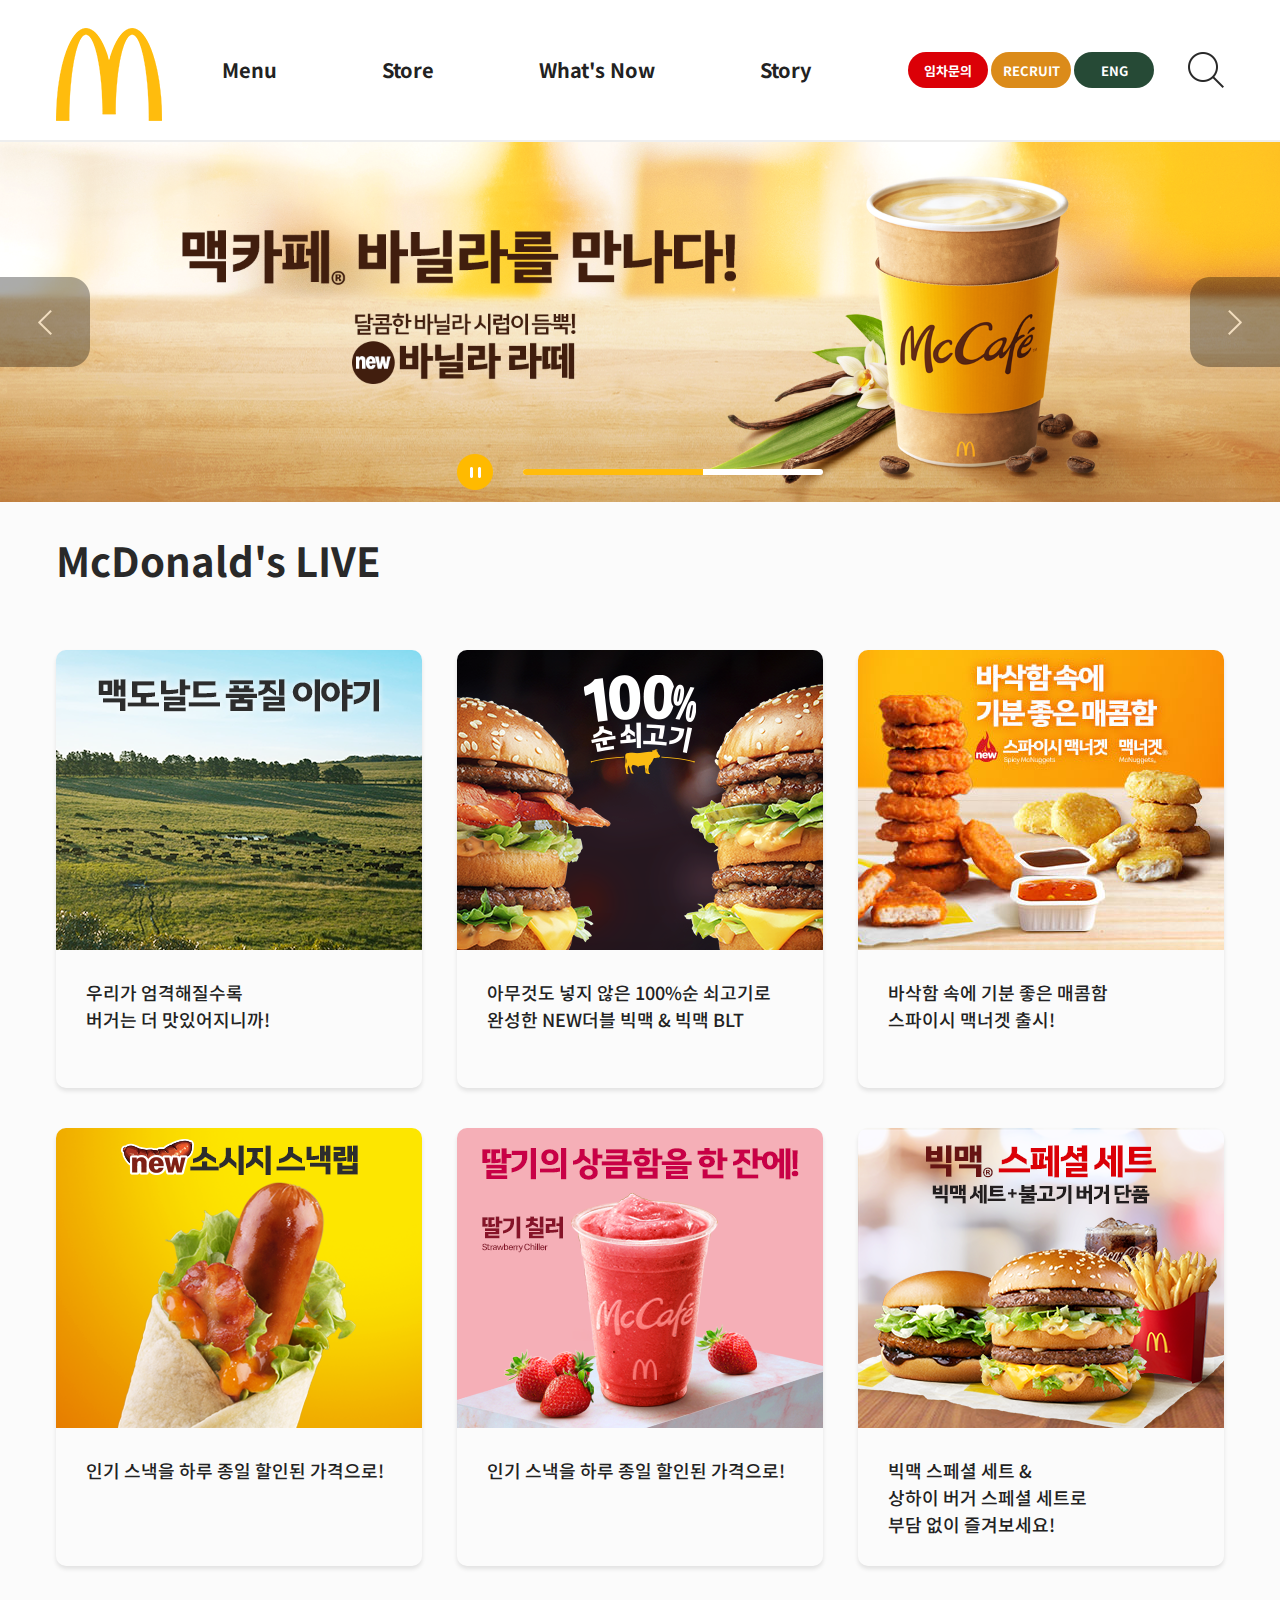
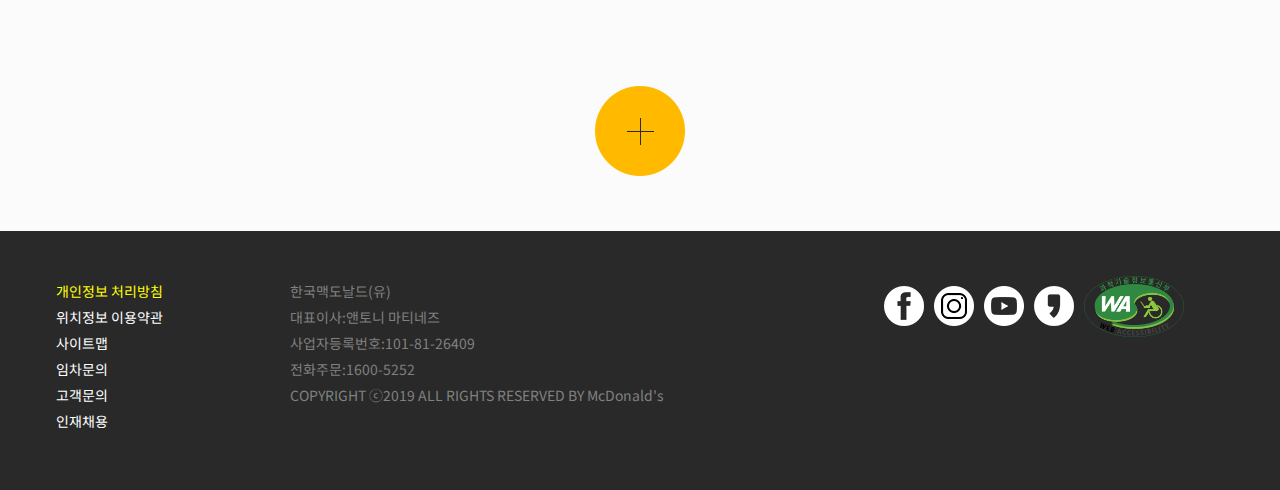
==== commit ad017bab: "포폴수정" ====
--- a/mc/index.html
+++ b/mc/index.html
@@ -6,9 +6,9 @@
     <meta name="viewport" content="width=device-width, initial-scale=1.0">
     <title>Document</title>
     <link rel="stylesheet" href="css/reset.css">
-    <link rel="stylesheet" href="css/swiper.css">
     <link rel="stylesheet" href="css/style.css">
     <link rel="stylesheet" href="css/style1.css">
+    <link rel="stylesheet" href="css/swiper.css">
 
     <script src="https://code.jquery.com/jquery-2.2.4.min.js"></script>
     <script src="js/javascript.js" defer></script>
@@ -131,10 +131,10 @@
             <!-- Swiper -->
             <div class="swiper mySwiper">
                 <div class="swiper-wrapper">
-                <div class="swiper-slide"><img src="./img/큰사진1.png" alt="큰사진1"></div>
-                    <div class="swiper-slide"><img src="./img/큰사진2.png" alt="큰사진2"></div>
-                    <div class="swiper-slide"><img src="./img/큰사진3.png" alt="큰사진3"></div>
-                    <div class="swiper-slide"><img src="./img/큰사진4.jpg" alt="큰사진4"></div>
+                <div class="swiper-slide"><a href="#"><img src="./img/큰사진1.png" alt="큰사진1"></a></div>
+                    <div class="swiper-slide"><a href="#"><img src="./img/큰사진2.png" alt="큰사진2"></a></div>
+                    <div class="swiper-slide"><a href="#"><img src="./img/큰사진3.png" alt="큰사진3"></a></div>
+                    <div class="swiper-slide"><a href="#"><img src="./img/큰사진4.jpg" alt="큰사진4"></a></div>
                 </div>
                 <div class="swiper-button-next"></div>
                 <div class="swiper-button-prev"></div>
--- a/mc/css/style.css
+++ b/mc/css/style.css
@@ -28,13 +28,13 @@
 
 
 
-#banner{width: 100%; height: 540px; position: relative; margin: 140px auto; cursor: pointer; top: 2px; margin-bottom: 0; overflow: hidden; }
+#banner{width: 100%;  position: relative; margin: 140px auto; cursor: pointer; top: 2px; margin-bottom: 0; overflow: hidden; }
 #banner .swiper-button-prev{position: absolute; top: 50%; left:0; width: 90px; height: 90px;  background: url(../img/bg_swiper_new.png) 0 0 no-repeat; margin-top: -45px; cursor: pointer; z-index: 9999;}
 #banner .swiper-button-next{position: absolute; top: 50%; right: 0; width: 90px; height: 90px;  background: url(../img/bg_swiper_new.png) 0 0 no-repeat; margin-top: -45px; cursor: pointer; background-position: 0 -90px; z-index: 9999;}
 .swiper-wrapper{width: 100%;}
 .swiper-slide>img{width: 100%;}
 #banner .indicator{position: absolute; left: 50%; bottom: 27px; width: 366px; margin-left: -183px; padding-left:66px; z-index: 1;}
-#banner .indicator .timer{display: block; position: relative; overflow: hidden; width: 300px; height: 6px; border-radius: 6px; background: #fff; vertical-align: top;}
+#banner .indicator .timer{transition: .3s; display: block; position: relative; overflow: hidden; width: 300px; height: 6px; border-radius: 6px; background: #fff; vertical-align: top;}
 #banner .indicator .timer .gage{width: 0; background: #ffbc0d; height: 100%; position: absolute; left: 0;}
 #banner .indicator .pause{position: absolute; top: 50%; left: 0; width: 36px; height: 36px; margin-top: -18px; background: url(../img/bg_swiper_new.png) -92px 0 no-repeat; cursor: pointer; background-position: -92px -36px;}
 #banner .indicator .pause.on{position: absolute; top: 50%; left: 0; width: 36px; height: 36px; margin-top: -18px; background: url(../img/bg_swiper_new.png) -92px 0 no-repeat; cursor: pointer; }
@@ -209,6 +209,11 @@
     .footer-Area{justify-content: space-evenly;}
 }
 
+@media screen and (max-width:850px) {
+    #banner .indicator .timer{width: 150px;}
+    #banner .indicator{margin-left: -136px;}
+}
+
 @media screen and (max-width:790px) {
     /* 콘텐츠사진배열 */
     #content{width: 100%; height: 1200px; margin: 0 auto; position: relative;}
@@ -264,6 +269,13 @@
 @media screen and (max-width:630px) {
     .footer-Area{justify-content: space-between; width: 80%;}
     
+}
+
+@media screen and (max-width:600px) {
+    #banner .swiper-button-next{display: none;}
+    #banner .swiper-button-prev{display: none;}
+    #banner .indicator .timer{width: 75px;}
+    #banner .indicator{margin-left: -105px; bottom: 18px;}
 }
 
 @media screen and (max-width:530px) {
